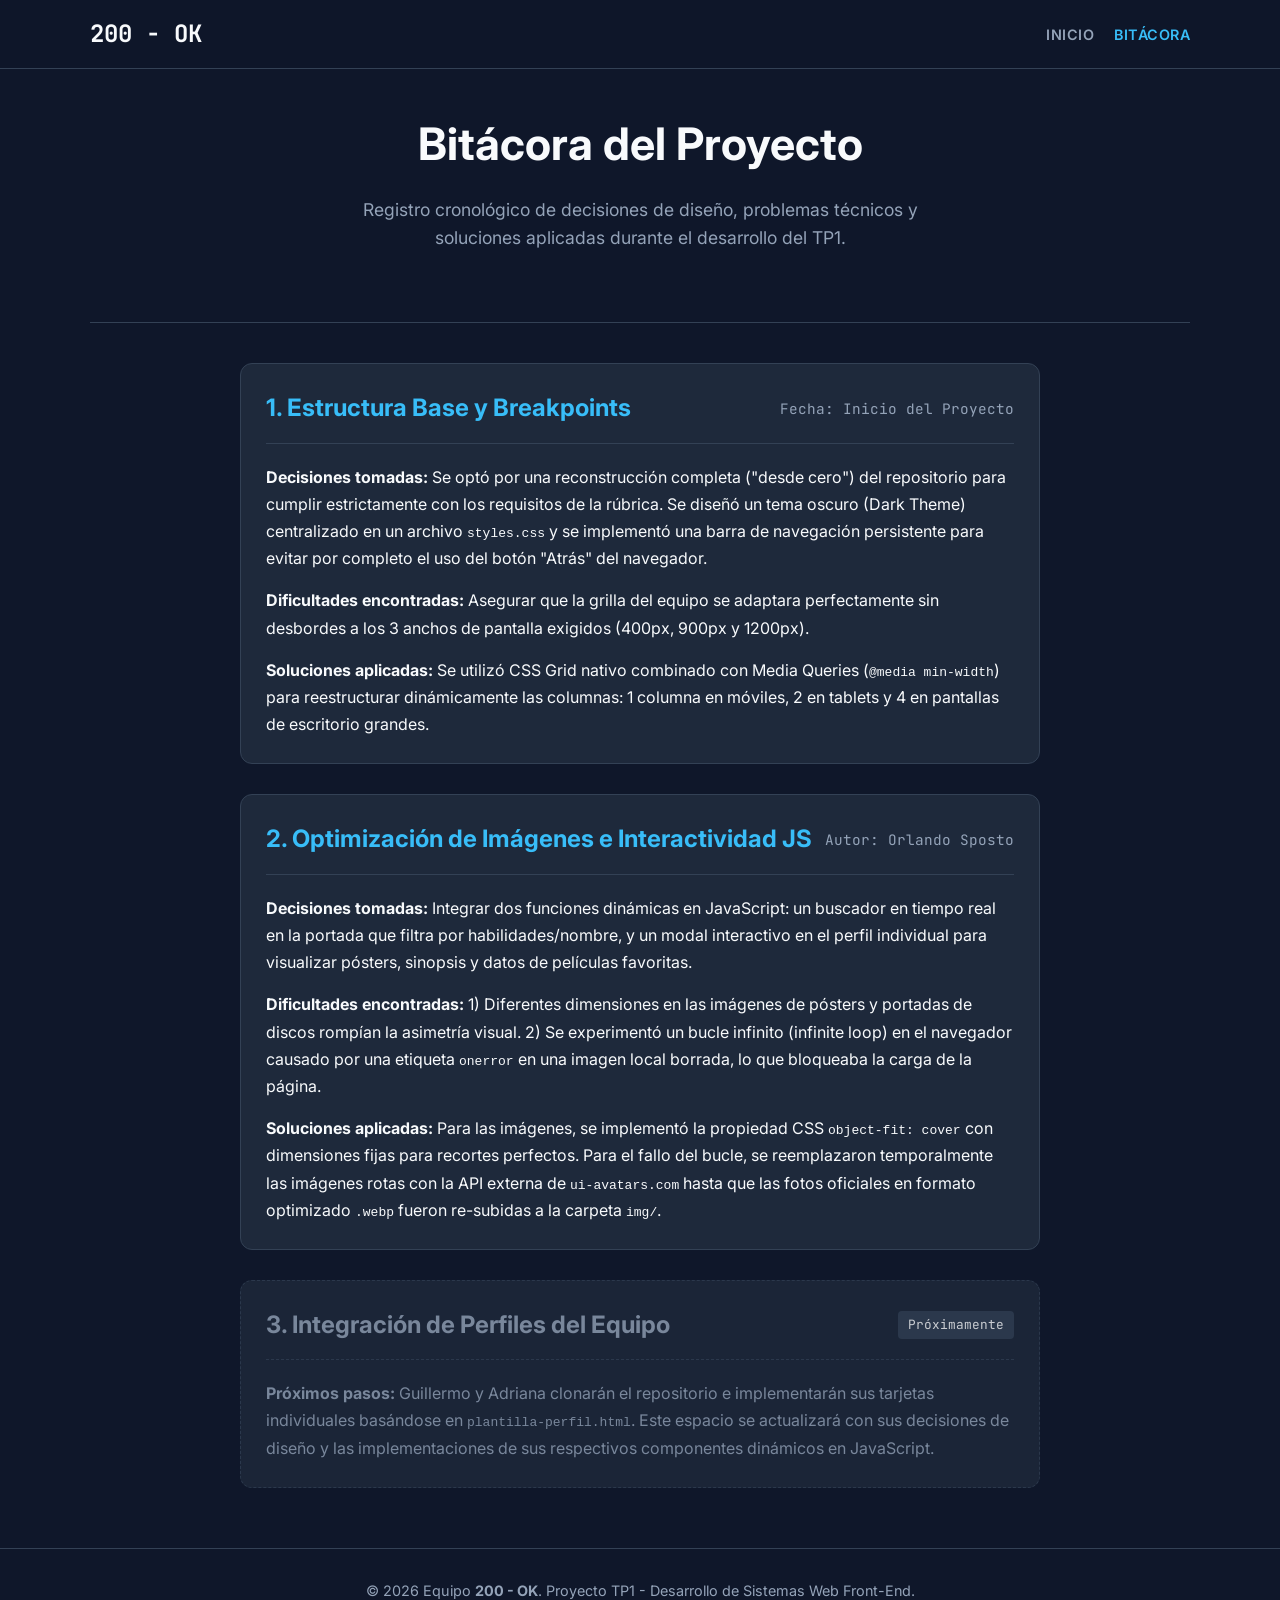
==== bitacora.html @ 5590bf6c "final por hoy." ====
<!DOCTYPE html>
<html lang="es">
<head>
  <meta charset="UTF-8">
  <meta name="viewport" content="width=device-width, initial-scale=1.0">
  <title>Bitácora de Desarrollo | 200 - OK</title>
  <link rel="stylesheet" href="css/styles.css">
  <link rel="preconnect" href="https://fonts.googleapis.com">
  <link rel="preconnect" href="https://fonts.gstatic.com" crossorigin>
  <link href="https://fonts.googleapis.com/css2?family=Inter:wght@300;400;600&family=JetBrains+Mono:wght@400;700&display=swap" rel="stylesheet">
</head>
<body>

  <!-- Navegación Principal -->
  <header class="navbar">
    <div class="container nav-content">
      <div class="brand">
        <span class="tech-font brand-name">200 - OK</span>
      </div>
      <nav class="nav-links">
        <a href="index.html">Inicio</a>
        <a href="bitacora.html" class="active">Bitácora</a>
      </nav>
    </div>
  </header>

  <main class="container" style="padding-bottom: 60px;">
    
    <section class="hero">
      <h1>Bitácora del Proyecto</h1>
      <p class="hero-subtitle">
        Registro cronológico de decisiones de diseño, problemas técnicos y soluciones aplicadas durante el desarrollo del TP1.
      </p>
    </section>

    <!-- Historial de Bitácora -->
    <section style="display: flex; flex-direction: column; gap: 30px; max-width: 800px; margin: 0 auto;">

      <!-- Entrada 1: Estructura y Navegación -->
      <article class="profile-card">
        <div style="border-bottom: 1px solid var(--border-color); padding-bottom: 15px; margin-bottom: 20px; display: flex; justify-content: space-between; align-items: center; flex-wrap: wrap; gap: 10px;">
          <h2 class="highlight" style="font-size: 1.5rem; margin: 0;">1. Estructura Base y Breakpoints</h2>
          <span class="tech-font" style="color: var(--text-muted); font-size: 0.9rem;">Fecha: Inicio del Proyecto</span>
        </div>
        
        <div style="color: var(--text-main); line-height: 1.7;">
          <p style="margin-bottom: 15px;"><strong>Decisiones tomadas:</strong> Se optó por una reconstrucción completa ("desde cero") del repositorio para cumplir estrictamente con los requisitos de la rúbrica. Se diseñó un tema oscuro (Dark Theme) centralizado en un archivo <code>styles.css</code> y se implementó una barra de navegación persistente para evitar por completo el uso del botón "Atrás" del navegador.</p>
          
          <p style="margin-bottom: 15px;"><strong>Dificultades encontradas:</strong> Asegurar que la grilla del equipo se adaptara perfectamente sin desbordes a los 3 anchos de pantalla exigidos (400px, 900px y 1200px).</p>
          
          <p><strong>Soluciones aplicadas:</strong> Se utilizó CSS Grid nativo combinado con Media Queries (<code>@media min-width</code>) para reestructurar dinámicamente las columnas: 1 columna en móviles, 2 en tablets y 4 en pantallas de escritorio grandes.</p>
        </div>
      </article>

      <!-- Entrada 2: Problemas de Imágenes y JavaScript -->
      <article class="profile-card">
        <div style="border-bottom: 1px solid var(--border-color); padding-bottom: 15px; margin-bottom: 20px; display: flex; justify-content: space-between; align-items: center; flex-wrap: wrap; gap: 10px;">
          <h2 class="highlight" style="font-size: 1.5rem; margin: 0;">2. Optimización de Imágenes e Interactividad JS</h2>
          <span class="tech-font" style="color: var(--text-muted); font-size: 0.9rem;">Autor: Orlando Sposto</span>
        </div>
        
        <div style="color: var(--text-main); line-height: 1.7;">
          <p style="margin-bottom: 15px;"><strong>Decisiones tomadas:</strong> Integrar dos funciones dinámicas en JavaScript: un buscador en tiempo real en la portada que filtra por habilidades/nombre, y un modal interactivo en el perfil individual para visualizar pósters, sinopsis y datos de películas favoritas.</p>
          
          <p style="margin-bottom: 15px;"><strong>Dificultades encontradas:</strong> 
          1) Diferentes dimensiones en las imágenes de pósters y portadas de discos rompían la asimetría visual.
          2) Se experimentó un bucle infinito (infinite loop) en el navegador causado por una etiqueta <code>onerror</code> en una imagen local borrada, lo que bloqueaba la carga de la página.</p>
          
          <p><strong>Soluciones aplicadas:</strong> 
          Para las imágenes, se implementó la propiedad CSS <code>object-fit: cover</code> con dimensiones fijas para recortes perfectos. Para el fallo del bucle, se reemplazaron temporalmente las imágenes rotas con la API externa de <code>ui-avatars.com</code> hasta que las fotos oficiales en formato optimizado <code>.webp</code> fueron re-subidas a la carpeta <code>img/</code>.</p>
        </div>
      </article>

      <!-- Entrada 3: Trabajo en Equipo (Placeholder) -->
      <article class="profile-card" style="border-style: dashed; opacity: 0.8;">
        <div style="border-bottom: 1px dashed var(--border-color); padding-bottom: 15px; margin-bottom: 20px; display: flex; justify-content: space-between; align-items: center; flex-wrap: wrap; gap: 10px;">
          <h2 style="color: var(--text-muted); font-size: 1.5rem; margin: 0;">3. Integración de Perfiles del Equipo</h2>
          <span class="tech-font" style="background: var(--border-color); padding: 4px 10px; border-radius: 4px; font-size: 0.8rem;">Próximamente</span>
        </div>
        
        <div style="color: var(--text-muted); line-height: 1.7;">
          <p><strong>Próximos pasos:</strong> Guillermo y Adriana clonarán el repositorio e implementarán sus tarjetas individuales basándose en <code>plantilla-perfil.html</code>. Este espacio se actualizará con sus decisiones de diseño y las implementaciones de sus respectivos componentes dinámicos en JavaScript.</p>
        </div>
      </article>

    </section>
  </main>

  <footer class="site-footer">
    <div class="container">
      <p>&copy; 2026 Equipo <strong>200 - OK</strong>. Proyecto TP1 - Desarrollo de Sistemas Web Front-End.</p>
    </div>
  </footer>

</body>
</html>
---- css/styles.css ----
/* ==============================================================
   VARIABLES GLOBALES Y TEMA
   ============================================================== */
:root {
  /* Paleta Dark Theme (Slate + Acentos) */
  --bg-dark: #0f172a;
  --bg-card: #1e293b;
  --border-color: #334155;
  
  --text-main: #f8fafc;
  --text-muted: #94a3b8;
  
  --accent-primary: #38bdf8; /* Sky Blue */
  --accent-hover: #0284c7;
  --accent-secondary: #34d399; /* Emerald */

  /* Tipografía */
  --font-base: 'Inter', system-ui, -apple-system, sans-serif;
  --font-tech: 'JetBrains Mono', monospace;

  /* Estilos estructurales */
  --radius-sm: 6px;
  --radius-md: 12px;
  --transition-speed: 0.3s;
}

/* ==============================================================
   RESET Y ESTILOS BASE (Mobile First)
   ============================================================== */
* {
  box-sizing: border-box;
  margin: 0;
  padding: 0;
}

body {
  font-family: var(--font-base);
  background-color: var(--bg-dark);
  color: var(--text-main);
  line-height: 1.6;
  -webkit-font-smoothing: antialiased;
}

a {
  color: var(--accent-primary);
  text-decoration: none;
  transition: color var(--transition-speed);
}

a:hover {
  color: var(--accent-secondary);
}

ul, ol {
  list-style-position: inside;
}

/* Utilidades tipográficas */
.tech-font {
  font-family: var(--font-tech);
}

.highlight {
  color: var(--accent-primary);
}

/* Contenedor principal adaptable */
.container {
  width: 100%;
  padding: 0 20px;
  margin: 0 auto;
}

/* ==============================================================
   BARRA DE NAVEGACIÓN (HEADER)
   ============================================================== */
.navbar {
  background-color: rgba(15, 23, 42, 0.9);
  backdrop-filter: blur(10px);
  border-bottom: 1px solid var(--border-color);
  position: sticky;
  top: 0;
  z-index: 100;
  padding: 15px 0;
}

.nav-content {
  display: flex;
  flex-direction: column;
  align-items: center;
  gap: 10px;
}

.brand-name {
  font-size: 1.5rem;
  font-weight: 700;
  color: var(--text-main);
}

.nav-links {
  display: flex;
  gap: 20px;
}

.nav-links a {
  color: var(--text-muted);
  font-weight: 600;
  text-transform: uppercase;
  font-size: 0.9rem;
  letter-spacing: 0.5px;
}

.nav-links a:hover,
.nav-links a.active {
  color: var(--accent-primary);
}

/* ==============================================================
   SECCIÓN HERO Y BUSCADOR
   ============================================================== */
.hero {
  text-align: center;
  padding: 40px 0;
  border-bottom: 1px solid var(--border-color);
  margin-bottom: 40px;
}

.hero h1 {
  font-size: 2.2rem;
  margin-bottom: 15px;
}

.hero-subtitle {
  color: var(--text-muted);
  font-size: 1.1rem;
  max-width: 600px;
  margin: 0 auto 30px auto;
}

.search-box {
  max-width: 500px;
  margin: 0 auto;
}

.search-box input {
  width: 100%;
  padding: 12px 20px;
  border-radius: var(--radius-sm);
  border: 1px solid var(--border-color);
  background-color: var(--bg-card);
  color: var(--text-main);
  font-family: var(--font-base);
  font-size: 1rem;
  outline: none;
  transition: border-color var(--transition-speed);
}

.search-box input:focus {
  border-color: var(--accent-primary);
}

/* ==============================================================
   TARJETAS DE EQUIPO (GRID)
   ============================================================== */
.team-section {
  margin-bottom: 60px;
}

.section-title {
  text-align: center;
  margin-bottom: 30px;
  font-size: 1.8rem;
}

.team-grid {
  display: grid;
  grid-template-columns: 1fr;
  gap: 25px;
}

.team-card {
  background-color: var(--bg-card);
  border: 1px solid var(--border-color);
  border-radius: var(--radius-md);
  padding: 25px;
  display: flex;
  flex-direction: column;
  align-items: center;
  text-align: center;
  transition: transform var(--transition-speed), box-shadow var(--transition-speed);
}

.team-card:hover {
  transform: translateY(-5px);
  box-shadow: 0 10px 20px rgba(0, 0, 0, 0.2);
  border-color: var(--accent-primary);
}

.card-image img {
  width: 100px;
  height: 100px;
  border-radius: 50%;
  object-fit: cover;
  border: 2px solid var(--accent-secondary);
  margin-bottom: 15px;
}

.card-info h3 {
  font-size: 1.3rem;
  margin-bottom: 5px;
}

.card-info .role {
  color: var(--accent-primary);
  font-size: 0.9rem;
  margin-bottom: 15px;
}

.skills {
  display: flex;
  flex-wrap: wrap;
  gap: 8px;
  justify-content: center;
  margin-bottom: 25px;
}

.skill-badge {
  background-color: var(--bg-dark);
  border: 1px solid var(--border-color);
  padding: 4px 10px;
  border-radius: var(--radius-sm);
  font-size: 0.8rem;
  color: var(--text-muted);
}

.card-footer {
  margin-top: auto;
  width: 100%;
}

.btn {
  display: block;
  width: 100%;
  padding: 10px;
  background-color: rgba(56, 189, 248, 0.1);
  border: 1px solid var(--accent-primary);
  border-radius: var(--radius-sm);
  text-align: center;
  text-transform: uppercase;
  font-size: 0.85rem;
  font-weight: 600;
  transition: all var(--transition-speed);
}

.btn:hover {
  background-color: var(--accent-primary);
  color: var(--bg-dark);
}

/* ==============================================================
   FOOTER
   ============================================================== */
.site-footer {
  text-align: center;
  padding: 30px 0;
  border-top: 1px solid var(--border-color);
  color: var(--text-muted);
  font-size: 0.9rem;
}

/* ==============================================================
   MEDIA QUERIES OBLIGATORIOS (BREAKPOINTS)
   ============================================================== */

/* 1. Mínimo 400px (Celulares grandes en adelante) */
@media (min-width: 400px) {
  .nav-content {
    flex-direction: row;
    justify-content: space-between;
  }
}

/* 2. Mínimo 900px (Tablets / Laptops pequeñas) */
@media (min-width: 900px) {
  .container {
    max-width: 860px;
  }
  
  .hero h1 {
    font-size: 2.8rem;
  }
}

/* Distribución del equipo exclusiva para Tablets (900px a 1199px) */
@media (min-width: 900px) and (max-width: 1199px) {
  .team-grid {
    grid-template-columns: repeat(2, 1fr);
  }

  .team-card:last-child {
    grid-column: 1 / -1;
    max-width: 420px;
    margin: 0 auto;
    width: 100%;
  }
}

/* 3. Mínimo 1200px (Escritorio) */
@media (min-width: 1200px) {
  .container {
    max-width: 1140px;
  }
  
  .team-grid {
    grid-template-columns: repeat(3, 1fr);
  }
}


/* ==============================================================
   ESTILOS DE LOS PERFILES INDIVIDUALES
   ============================================================== */
.profile-page {
  padding-bottom: 60px;
}

.btn-back {
  display: inline-block;
  color: var(--text-muted);
  font-weight: 600;
  padding: 8px 15px;
  border: 1px solid var(--border-color);
  border-radius: var(--radius-sm);
  background-color: var(--bg-card);
}

.btn-back:hover {
  color: var(--text-main);
  border-color: var(--accent-primary);
}

.profile-header {
  display: flex;
  align-items: center;
  gap: 30px;
  background-color: var(--bg-card);
  padding: 30px;
  border-radius: var(--radius-md);
  border: 1px solid var(--border-color);
  margin-bottom: 30px;
}

.profile-avatar {
  width: 120px;
  height: 120px;
  border-radius: 50%;
  object-fit: cover;
  border: 3px solid var(--accent-secondary);
}

.profile-basic-info h1 {
  font-size: 2rem;
  margin-bottom: 10px;
}

.profile-basic-info p {
  margin-bottom: 5px;
}

.profile-body {
  display: grid;
  grid-template-columns: 1fr;
  gap: 20px;
  margin-bottom: 30px;
}

.profile-card {
  background-color: var(--bg-card);
  padding: 25px;
  border-radius: var(--radius-md);
  border: 1px solid var(--border-color);
}

.skills-list, .favorites-list {
  color: var(--text-muted);
  line-height: 1.8;
  padding-left: 20px;
}

.movie-item, .music-item {
  cursor: pointer;
  transition: color var(--transition-speed);
}

.movie-item:hover, .music-item:hover {
  color: var(--accent-primary);
  text-decoration: underline;
}

.profile-interactive {
  background-color: var(--bg-card);
  padding: 25px;
  border-radius: var(--radius-md);
  border: 1px dashed var(--accent-primary);
}

/* ==============================================================
   MODAL INTERACTIVO (JS)
   ============================================================== */
.modal-hidden {
  display: none !important;
}

.modal-active {
  display: flex !important;
}

#movieModal {
  position: fixed;
  top: 0; left: 0; right: 0; bottom: 0;
  background-color: rgba(15, 23, 42, 0.85);
  backdrop-filter: blur(5px);
  z-index: 1000;
  display: flex;
  align-items: center;
  justify-content: center;
}

.modal-content {
  background-color: var(--bg-card);
  border: 1px solid var(--accent-primary);
  border-radius: var(--radius-md);
  padding: 30px;
  max-width: 600px;
  width: 90%;
  position: relative;
  box-shadow: 0 10px 30px rgba(0,0,0,0.5);
}

.close-btn {
  position: absolute;
  top: 15px;
  right: 20px;
  font-size: 1.5rem;
  color: var(--text-muted);
  cursor: pointer;
  transition: color var(--transition-speed);
}

.close-btn:hover {
  color: #ef4444; /* red */
}

/* Modal con imagen */
.modal-body {
  display: flex;
  align-items: flex-start;
  margin-top: 10px;
}

.modal-poster {
  width: 140px;
  height: 200px;
  object-fit: cover;
  border-radius: var(--radius-sm);
  border: 1px solid var(--border-color);
  margin-right: 20px;
  flex-shrink: 0;
}

/* Miniaturas en listas */
.list-thumbnail {
  width: 40px;
  height: 40px;
  object-fit: cover;
  border-radius: 4px;
  vertical-align: middle;
  margin-right: 10px;
}

/* Breakpoints para perfiles */
@media (min-width: 900px) {
  .profile-body {
    grid-template-columns: repeat(3, 1fr);
  }
}

@media (max-width: 500px) {
  .profile-header {
    flex-direction: column;
    text-align: center;
  }
  .modal-body {
    flex-direction: column;
    align-items: center;
    text-align: center;
  }
  .modal-poster {
    margin-right: 0;
    margin-bottom: 15px;
  }
}
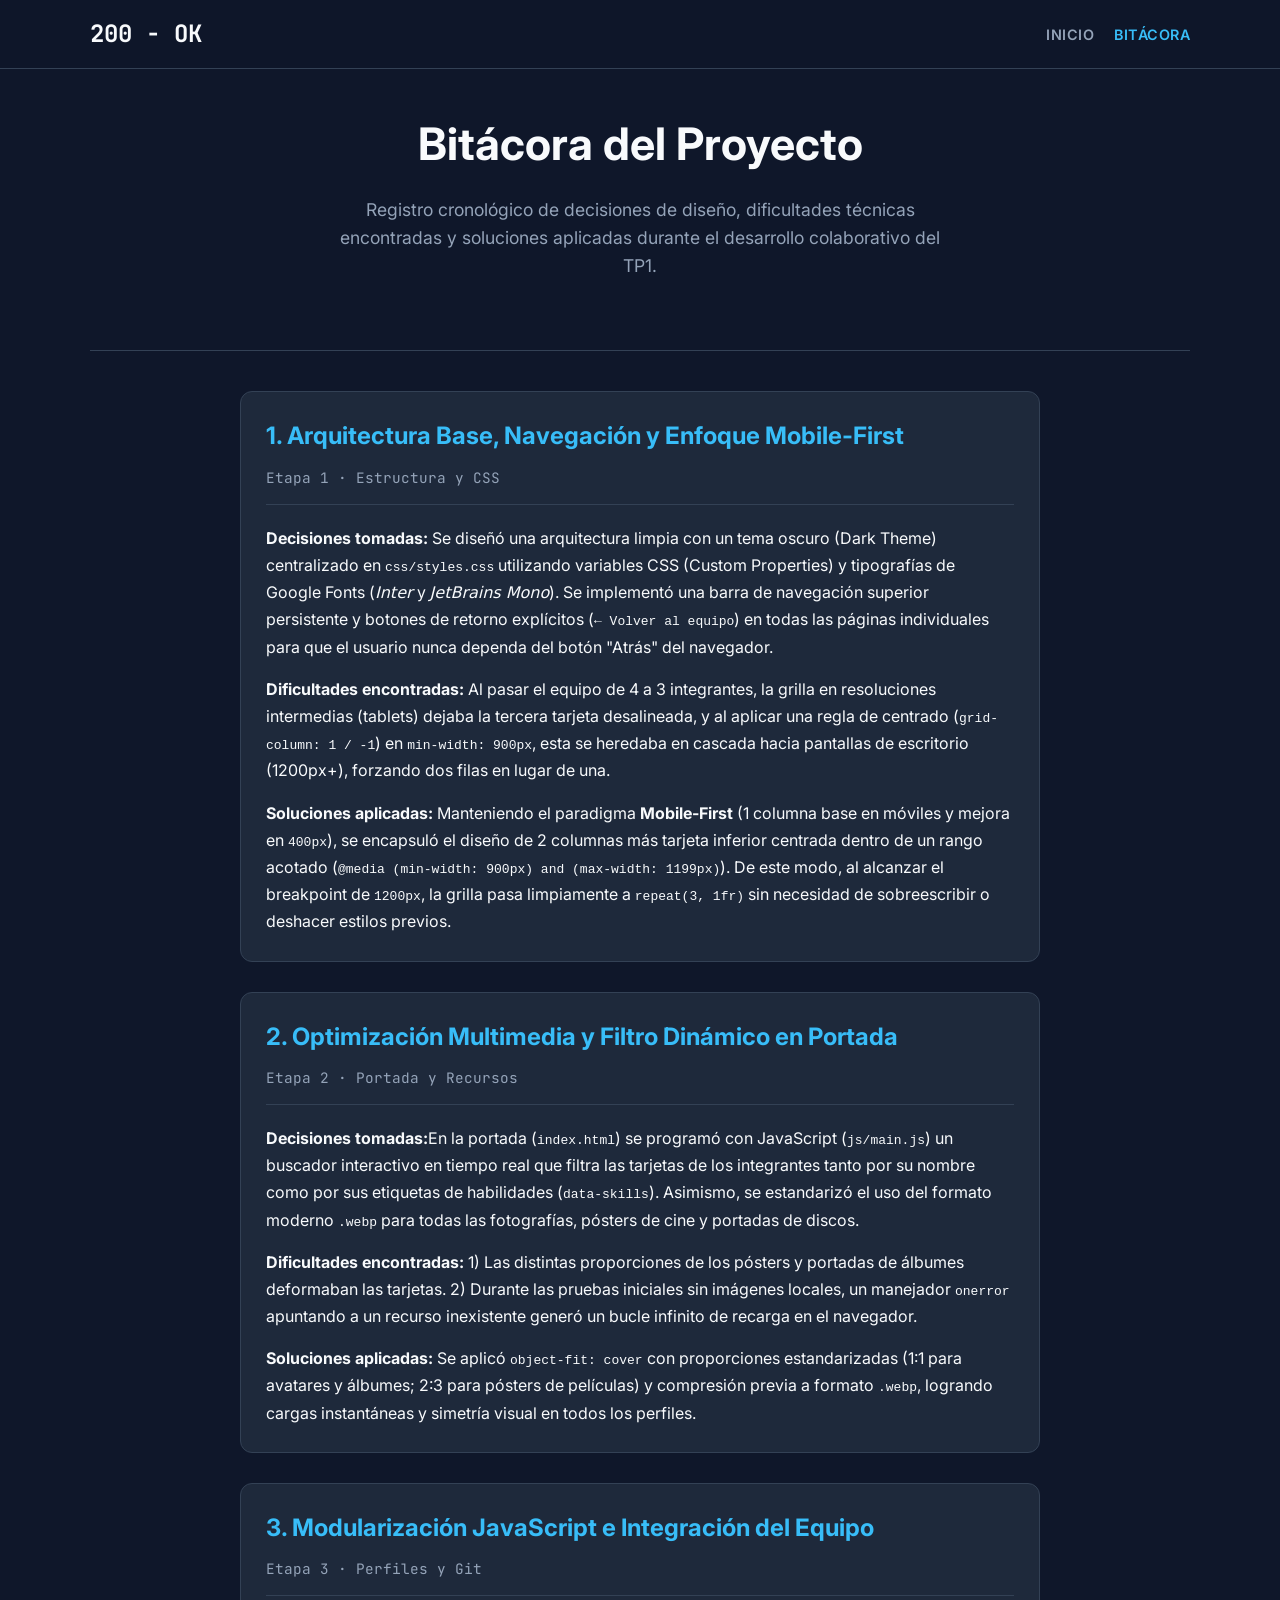
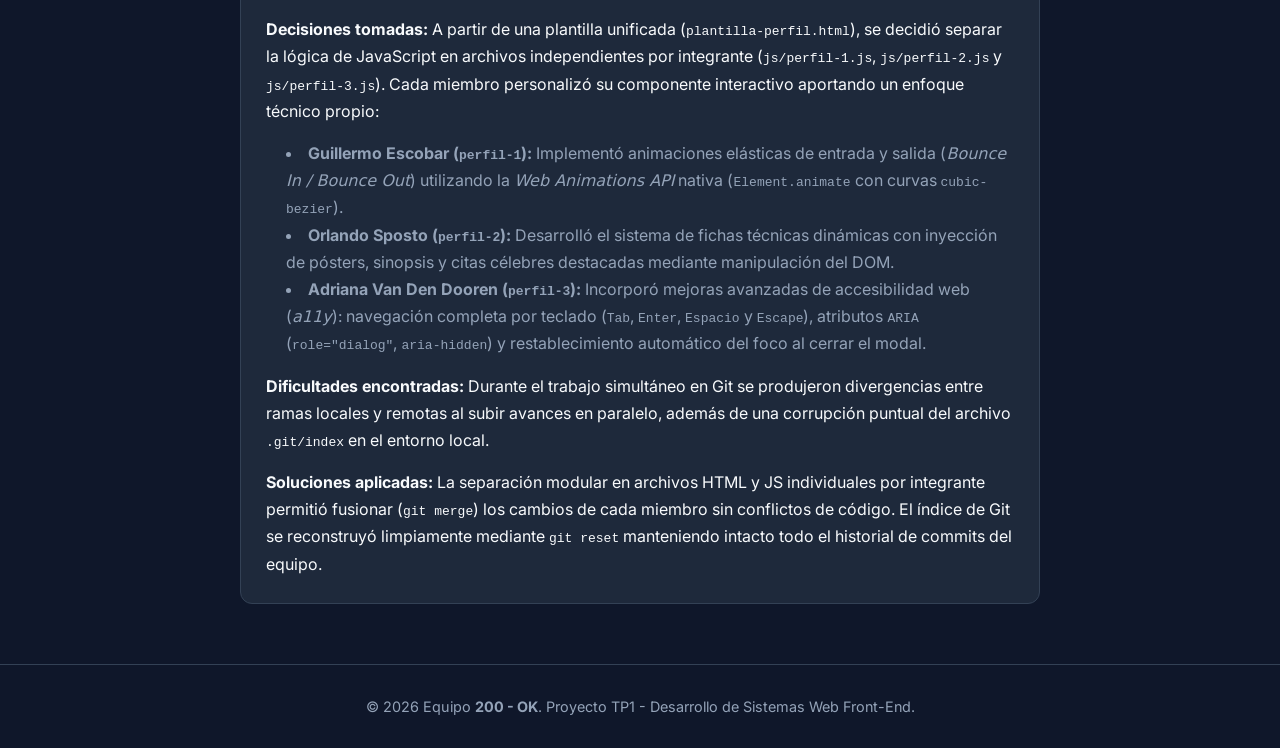
==== commit b65c82ce: "Correcciones finales." ====
--- a/bitacora.html
+++ b/bitacora.html
@@ -29,57 +29,68 @@
     <section class="hero">
       <h1>Bitácora del Proyecto</h1>
       <p class="hero-subtitle">
-        Registro cronológico de decisiones de diseño, problemas técnicos y soluciones aplicadas durante el desarrollo del TP1.
+        Registro cronológico de decisiones de diseño, dificultades técnicas encontradas y soluciones aplicadas durante el desarrollo colaborativo del TP1.
       </p>
     </section>
 
     <!-- Historial de Bitácora -->
     <section style="display: flex; flex-direction: column; gap: 30px; max-width: 800px; margin: 0 auto;">
 
-      <!-- Entrada 1: Estructura y Navegación -->
+      <!-- Entrada 1: Estructura, Navegación y Responsive -->
       <article class="profile-card">
         <div style="border-bottom: 1px solid var(--border-color); padding-bottom: 15px; margin-bottom: 20px; display: flex; justify-content: space-between; align-items: center; flex-wrap: wrap; gap: 10px;">
-          <h2 class="highlight" style="font-size: 1.5rem; margin: 0;">1. Estructura Base y Breakpoints</h2>
-          <span class="tech-font" style="color: var(--text-muted); font-size: 0.9rem;">Fecha: Inicio del Proyecto</span>
+          <h2 class="highlight" style="font-size: 1.5rem; margin: 0;">1. Arquitectura Base, Navegación y Enfoque Mobile-First</h2>
+          <span class="tech-font" style="color: var(--text-muted); font-size: 0.9rem;">Etapa 1 · Estructura y CSS</span>
         </div>
         
         <div style="color: var(--text-main); line-height: 1.7;">
-          <p style="margin-bottom: 15px;"><strong>Decisiones tomadas:</strong> Se optó por una reconstrucción completa ("desde cero") del repositorio para cumplir estrictamente con los requisitos de la rúbrica. Se diseñó un tema oscuro (Dark Theme) centralizado en un archivo <code>styles.css</code> y se implementó una barra de navegación persistente para evitar por completo el uso del botón "Atrás" del navegador.</p>
+          <p style="margin-bottom: 15px;"><strong>Decisiones tomadas:</strong> Se diseñó una arquitectura limpia con un tema oscuro (Dark Theme) centralizado en <code>css/styles.css</code> utilizando variables CSS (Custom Properties) y tipografías de Google Fonts (<em>Inter</em> y <em>JetBrains Mono</em>). Se implementó una barra de navegación superior persistente y botones de retorno explícitos (<code>&larr; Volver al equipo</code>) en todas las páginas individuales para que el usuario nunca dependa del botón "Atrás" del navegador.</p>
           
-          <p style="margin-bottom: 15px;"><strong>Dificultades encontradas:</strong> Asegurar que la grilla del equipo se adaptara perfectamente sin desbordes a los 3 anchos de pantalla exigidos (400px, 900px y 1200px).</p>
+          <p style="margin-bottom: 15px;"><strong>Dificultades encontradas:</strong> Al pasar el equipo de 4 a 3 integrantes, la grilla en resoluciones intermedias (tablets) dejaba la tercera tarjeta desalineada, y al aplicar una regla de centrado (<code>grid-column: 1 / -1</code>) en <code>min-width: 900px</code>, esta se heredaba en cascada hacia pantallas de escritorio (1200px+), forzando dos filas en lugar de una.</p>
           
-          <p><strong>Soluciones aplicadas:</strong> Se utilizó CSS Grid nativo combinado con Media Queries (<code>@media min-width</code>) para reestructurar dinámicamente las columnas: 1 columna en móviles, 2 en tablets y 4 en pantallas de escritorio grandes.</p>
+          <p><strong>Soluciones aplicadas:</strong> Manteniendo el paradigma <strong>Mobile-First</strong> (1 columna base en móviles y mejora en <code>400px</code>), se encapsuló el diseño de 2 columnas más tarjeta inferior centrada dentro de un rango acotado (<code>@media (min-width: 900px) and (max-width: 1199px)</code>). De este modo, al alcanzar el breakpoint de <code>1200px</code>, la grilla pasa limpiamente a <code>repeat(3, 1fr)</code> sin necesidad de sobreescribir o deshacer estilos previos.</p>
         </div>
       </article>
 
-      <!-- Entrada 2: Problemas de Imágenes y JavaScript -->
+      <!-- Entrada 2: Imágenes, Optimización y Buscador en Portada -->
       <article class="profile-card">
         <div style="border-bottom: 1px solid var(--border-color); padding-bottom: 15px; margin-bottom: 20px; display: flex; justify-content: space-between; align-items: center; flex-wrap: wrap; gap: 10px;">
-          <h2 class="highlight" style="font-size: 1.5rem; margin: 0;">2. Optimización de Imágenes e Interactividad JS</h2>
-          <span class="tech-font" style="color: var(--text-muted); font-size: 0.9rem;">Autor: Orlando Sposto</span>
+          <h2 class="highlight" style="font-size: 1.5rem; margin: 0;">2. Optimización Multimedia y Filtro Dinámico en Portada</h2>
+          <span class="tech-font" style="color: var(--text-muted); font-size: 0.9rem;">Etapa 2 · Portada y Recursos</span>
         </div>
         
         <div style="color: var(--text-main); line-height: 1.7;">
-          <p style="margin-bottom: 15px;"><strong>Decisiones tomadas:</strong> Integrar dos funciones dinámicas en JavaScript: un buscador en tiempo real en la portada que filtra por habilidades/nombre, y un modal interactivo en el perfil individual para visualizar pósters, sinopsis y datos de películas favoritas.</p>
+          <p style="margin-bottom: 15px;"><strong>Decisiones tomadas:</strong>En la portada (<code>index.html</code>) se programó con JavaScript (<code>js/main.js</code>) un buscador interactivo en tiempo real que filtra las tarjetas de los integrantes tanto por su nombre como por sus etiquetas de habilidades (<code>data-skills</code>). Asimismo, se estandarizó el uso del formato moderno <code>.webp</code> para todas las fotografías, pósters de cine y portadas de discos.</p>
           
           <p style="margin-bottom: 15px;"><strong>Dificultades encontradas:</strong> 
-          1) Diferentes dimensiones en las imágenes de pósters y portadas de discos rompían la asimetría visual.
-          2) Se experimentó un bucle infinito (infinite loop) en el navegador causado por una etiqueta <code>onerror</code> en una imagen local borrada, lo que bloqueaba la carga de la página.</p>
+          1) Las distintas proporciones de los pósters y portadas de álbumes deformaban las tarjetas.
+          2) Durante las pruebas iniciales sin imágenes locales, un manejador <code>onerror</code> apuntando a un recurso inexistente generó un bucle infinito de recarga en el navegador.</p>
           
           <p><strong>Soluciones aplicadas:</strong> 
-          Para las imágenes, se implementó la propiedad CSS <code>object-fit: cover</code> con dimensiones fijas para recortes perfectos. Para el fallo del bucle, se reemplazaron temporalmente las imágenes rotas con la API externa de <code>ui-avatars.com</code> hasta que las fotos oficiales en formato optimizado <code>.webp</code> fueron re-subidas a la carpeta <code>img/</code>.</p>
+          Se aplicó <code>object-fit: cover</code> con proporciones estandarizadas (1:1 para avatares y álbumes; 2:3 para pósters de películas) y compresión previa a formato <code>.webp</code>, logrando cargas instantáneas y simetría visual en todos los perfiles.</p>
         </div>
       </article>
 
-      <!-- Entrada 3: Trabajo en Equipo (Placeholder) -->
-      <article class="profile-card" style="border-style: dashed; opacity: 0.8;">
-        <div style="border-bottom: 1px dashed var(--border-color); padding-bottom: 15px; margin-bottom: 20px; display: flex; justify-content: space-between; align-items: center; flex-wrap: wrap; gap: 10px;">
-          <h2 style="color: var(--text-muted); font-size: 1.5rem; margin: 0;">3. Integración de Perfiles del Equipo</h2>
-          <span class="tech-font" style="background: var(--border-color); padding: 4px 10px; border-radius: 4px; font-size: 0.8rem;">Próximamente</span>
+      <!-- Entrada 3: Modularización JS e Integración Colaborativa -->
+      <article class="profile-card">
+        <div style="border-bottom: 1px solid var(--border-color); padding-bottom: 15px; margin-bottom: 20px; display: flex; justify-content: space-between; align-items: center; flex-wrap: wrap; gap: 10px;">
+          <h2 class="highlight" style="font-size: 1.5rem; margin: 0;">3. Modularización JavaScript e Integración del Equipo</h2>
+          <span class="tech-font" style="color: var(--text-muted); font-size: 0.9rem;">Etapa 3 · Perfiles y Git</span>
         </div>
         
-        <div style="color: var(--text-muted); line-height: 1.7;">
-          <p><strong>Próximos pasos:</strong> Guillermo y Adriana clonarán el repositorio e implementarán sus tarjetas individuales basándose en <code>plantilla-perfil.html</code>. Este espacio se actualizará con sus decisiones de diseño y las implementaciones de sus respectivos componentes dinámicos en JavaScript.</p>
+        <div style="color: var(--text-main); line-height: 1.7;">
+          <p style="margin-bottom: 15px;"><strong>Decisiones tomadas:</strong> A partir de una plantilla unificada (<code>plantilla-perfil.html</code>), se decidió separar la lógica de JavaScript en archivos independientes por integrante (<code>js/perfil-1.js</code>, <code>js/perfil-2.js</code> y <code>js/perfil-3.js</code>). Cada miembro personalizó su componente interactivo aportando un enfoque técnico propio:</p>
+          <ul style="margin-bottom: 15px; padding-left: 20px; color: var(--text-muted);">
+            <li><strong>Guillermo Escobar (<code>perfil-1</code>):</strong> Implementó animaciones elásticas de entrada y salida (<em>Bounce In / Bounce Out</em>) utilizando la <em>Web Animations API</em> nativa (<code>Element.animate</code> con curvas <code>cubic-bezier</code>).</li>
+            <li><strong>Orlando Sposto (<code>perfil-2</code>):</strong> Desarrolló el sistema de fichas técnicas dinámicas con inyección de pósters, sinopsis y citas célebres destacadas mediante manipulación del DOM.</li>
+            <li><strong>Adriana Van Den Dooren (<code>perfil-3</code>):</strong> Incorporó mejoras avanzadas de accesibilidad web (<em>a11y</em>): navegación completa por teclado (<code>Tab</code>, <code>Enter</code>, <code>Espacio</code> y <code>Escape</code>), atributos <code>ARIA</code> (<code>role="dialog"</code>, <code>aria-hidden</code>) y restablecimiento automático del foco al cerrar el modal.</li>
+          </ul>
+          
+          <p style="margin-bottom: 15px;"><strong>Dificultades encontradas:</strong> 
+          Durante el trabajo simultáneo en Git se produjeron divergencias entre ramas locales y remotas al subir avances en paralelo, además de una corrupción puntual del archivo <code>.git/index</code> en el entorno local.</p>
+          
+          <p><strong>Soluciones aplicadas:</strong> 
+          La separación modular en archivos HTML y JS individuales por integrante permitió fusionar (<code>git merge</code>) los cambios de cada miembro sin conflictos de código. El índice de Git se reconstruyó limpiamente mediante <code>git reset</code> manteniendo intacto todo el historial de commits del equipo.</p>
         </div>
       </article>
 
@@ -94,4 +105,3 @@
 
 </body>
 </html>
-
